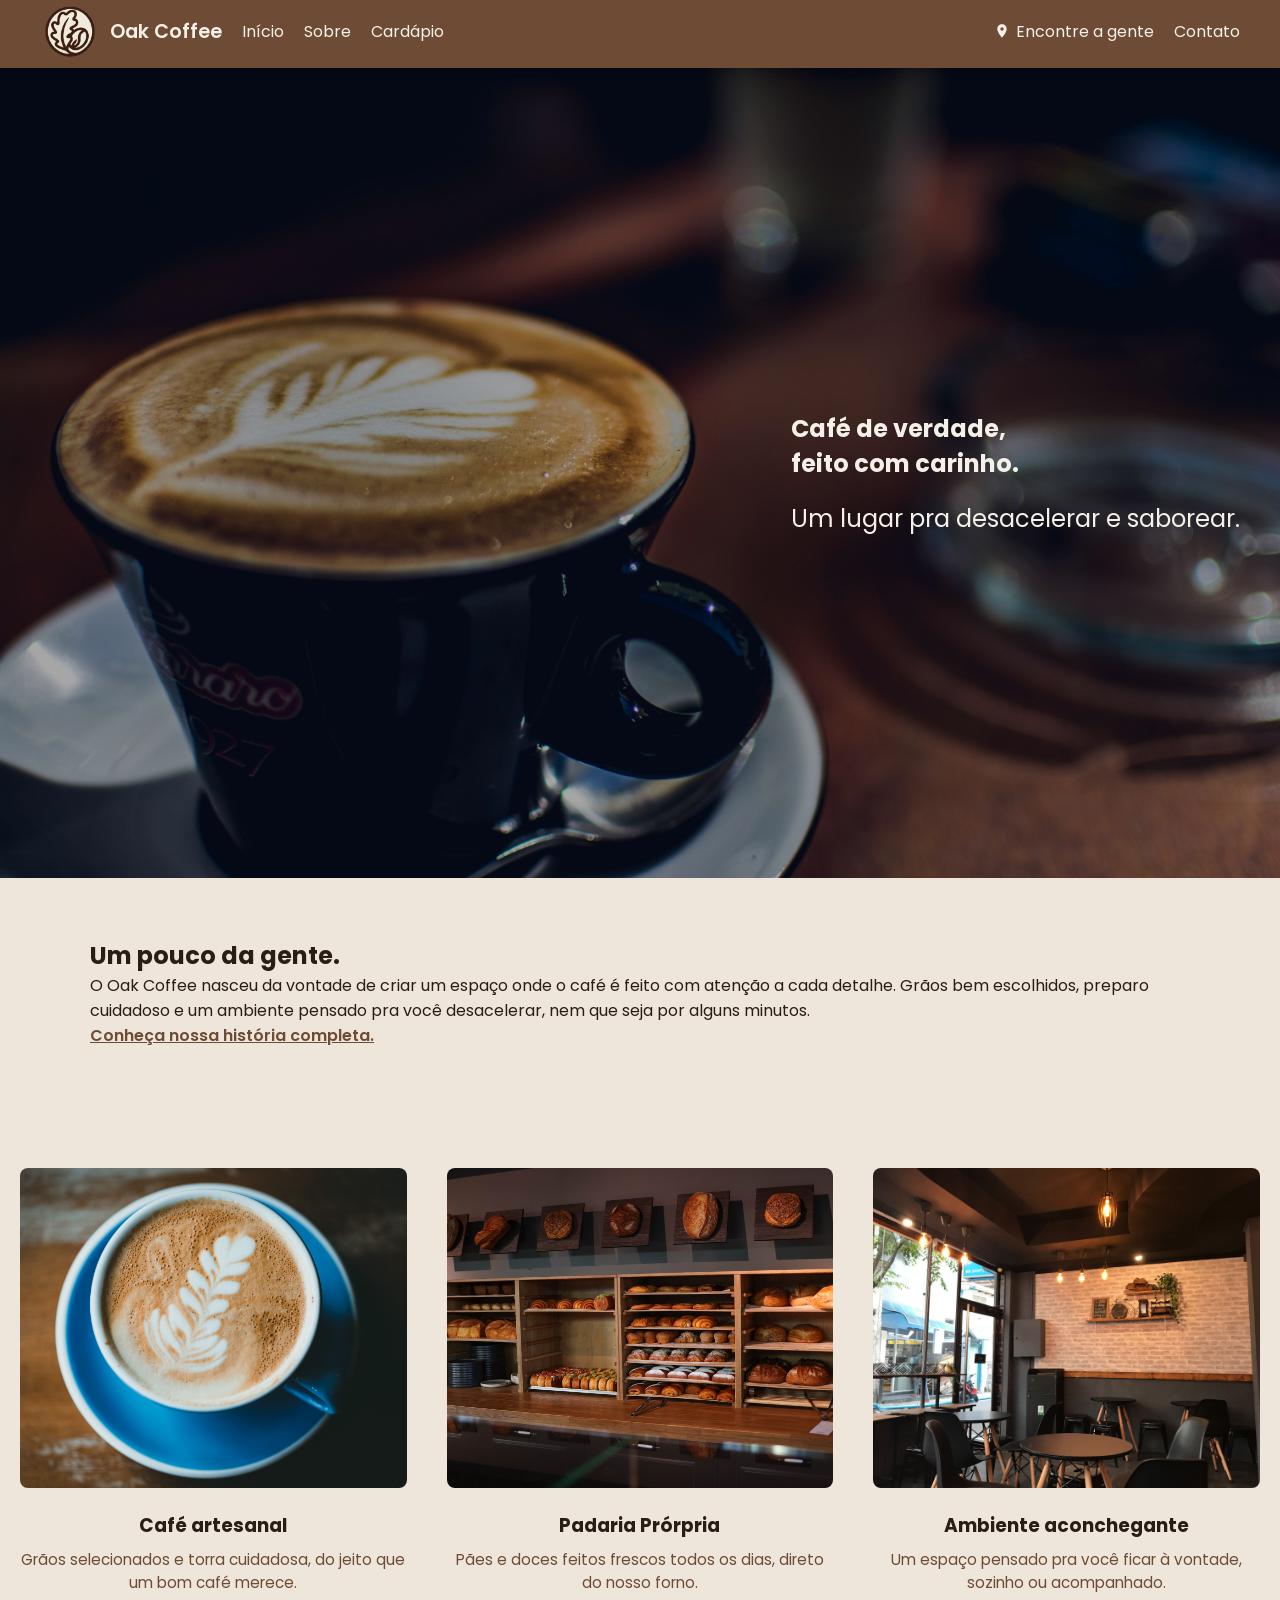
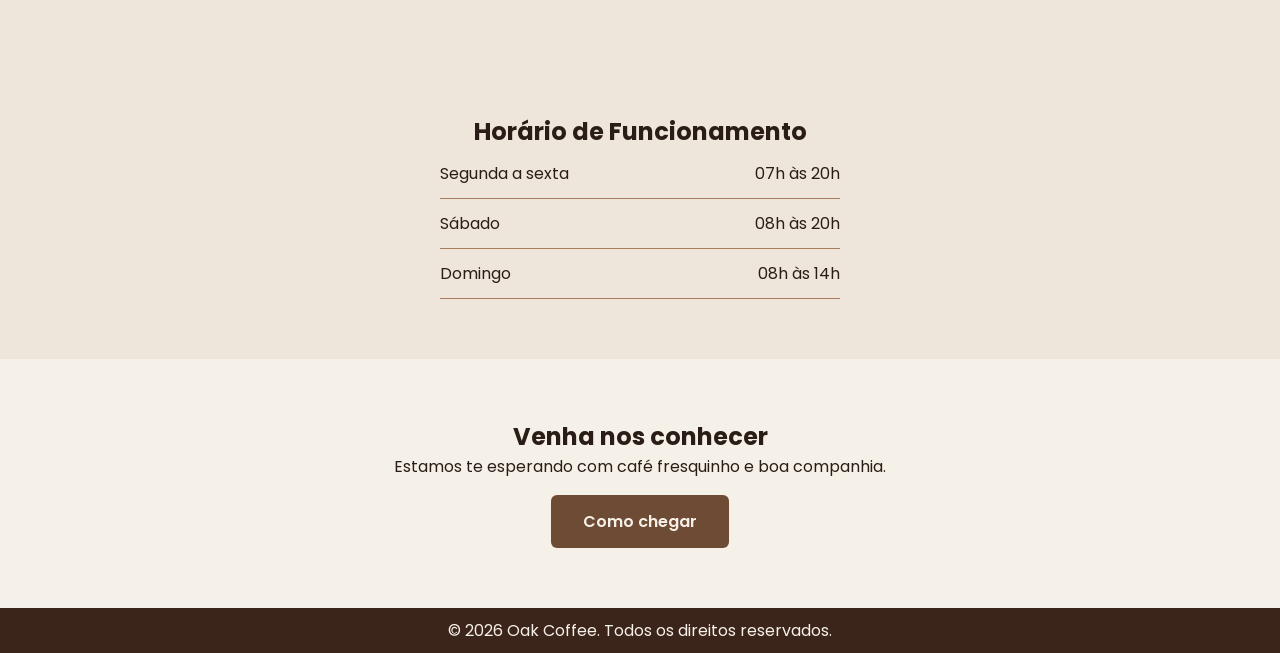
==== index.html @ f8930207 "Add files via upload" ====
<!DOCTYPE html>
<html lang="pt-BR">
<head>
    <meta charset="UTF-8">
    <meta name="viewport" content="width=device-width, initial-scale=1.0">
    <title>Oak Coffe - Sobre</title>
    <link rel="stylesheet" href="../style.css">
    <link rel="preconnect" href="https://fonts.googleapis.com">
    <link href="https://fonts.googleapis.com/css2?family=Poppins:wght@400;600;700&display=swap" rel="stylesheet">
</head>
<body>
    <header>
        <nav>
            <div class="nav-esquerda">
                <a href="../index.html" class="logo">
                <img src="../img/logo.png" alt="logo">
                    <span>Oak Coffee</span>
                </a>
                <a href="index.html">Início</a>
                <a href="html/sobre.html">Sobre</a>
                <a href="html/cardapio.html">Cardápio</a>
            </div>
            <div class="nav-direita">
                <a href="https://maps.app.goo.gl/Y8JhXTLELZ7GWzpG6" class="find-store" target="_blank" rel="noopener noreferrer">
                    <svg xmlns="http://www.w3.org/2000/svg" width="16" height="16" viewBox="0 0 24 24" fill="currentColor">
                        <path d="M12 2C8.13 2 5 5.13 5 9c0 5.25 7 13 7 13s7-7.75 7-13c0-3.87-3.13-7-7-7zm0 9.5A2.5 2.5 0 1 1 12 6.5a2.5 2.5 0 0 1 0 5z"/>
                    </svg>
                    Encontre a gente
                </a>
                <a href="contato.html">Contato</a>
            </div>
        </nav>
    </header>
    <main>
        <section class="hero">
            <div class="hero-text">
                <h1>Café de verdade,<br>feito com carinho.</h1>
                <h2>Um lugar pra desacelerar e saborear.</h2>
            </div>
</section>
        <section class="sobre-resumo">
            <div class="container">
                <h2>Um pouco da gente.</h2>
                <p>
                    O Oak Coffee nasceu da vontade de criar um espaço onde o café
                    é feito com atenção a cada detalhe. Grãos bem escolhidos,
                    preparo cuidadoso e um ambiente pensado pra você desacelerar,
                    nem que seja por alguns minutos.
                </p>
                <a href="html/sobre.html">Conheça nossa história completa.</a>
            </div>
        </section>
        <section class="destaques">
            <div class="container">
                <div class="destaques-grid">
                    <div class="destaque-card">
                        <img src="img/cafe.jpg" alt="Café Artesanal">
                        <h3>Café artesanal</h3>
                        <p>Grãos selecionados e torra cuidadosa, do jeito que um bom café merece.</p>
                    </div>

                    <div class="destaque-card">
                        <img src="img/padaria.jpg" alt="Padaria Própria">
                        <h3>Padaria Prórpria</h3>
                        <p>Pães e doces feitos frescos todos os dias, direto do nosso forno.</p>
                    </div>

                    <div class="destaque-card">
                        <img src="img/ambiente.jpg" alt="Ambiente">
                        <h3>Ambiente aconchegante</h3>
                        <p>Um espaço pensado pra você ficar à vontade, sozinho ou acompanhado.</p>
                    </div>
                </div>
            </div>
        </section>
        <section class="horario">
            <div class="container">
                <h2>Horário de Funcionamento</h2>
                <ul class="horario-lista">
                    <li><span>Segunda a sexta</span><span> 07h às 20h</span></li>
                    <li><span>Sábado</span><span> 08h às 20h</span></li>
                    <li><span>Domingo</span><span> 08h às 14h</span></li>
                </ul>
            </div>
        </section>
        <section class="cta">
            <div class="container">
                <h2>Venha nos conhecer</h2>
                <p>Estamos te esperando com café fresquinho e boa companhia.</p>
                <a href="https://maps.app.goo.gl/Y8JhXTLELZ7GWzpG6" class="btn-cta" target="_blank" rel="noopener noreferrer">Como chegar</a>
            </div>
        </section>
    </main>
    <footer>
        <p>© 2026 Oak Coffee. Todos os direitos reservados.</p>
    </footer>
</body>
</html>
---- style.css ----
* {
    margin: 0;
    padding: 0;
    box-sizing: border-box;
}

body {
    background-color: #F6F1E8;
    color: #2A1D17;
    font-family: 'Poppins', sans-serif;
    min-height: 100vh;
    display: flex;
    flex-direction: column;
}

main {
    flex: 1;
}

header {
    background-color: #6E4B35;
    padding: 1px 40px;
    box-shadow: 0 2px 8px rgba(0, 0, 0, 0.2);
    position: sticky;
    top: 0;
    z-index: 100;
}

section {
    padding: 60px 20px;
}

.container {
    max-width: 1100px;
    margin: 0 auto;
}

.logo img {
    height: 60px;
}

.logo {
    display: inline-flex;
    align-items: center;
    gap: 10px;
    text-decoration: none;
    color: #F6F1E8;
    font-weight: 600;
    font-size: 1.2rem;
}

nav {
    display: flex;
    align-items: center;
    justify-content: space-between;
}

nav a {
    color: #F6F1E8;
    text-decoration: none;
    padding-bottom: 4px;
    border-bottom: 2px solid transparent;
}

nav a:hover {
    border-bottom: 2px solid #C49A6C;
}

.nav-esquerda {
    display: flex;
    align-items: center;
    gap: 20px;
}

.nav-direita {
    display: flex;
    align-items: center;
    gap: 20px;
}

.find-store {
    display: inline-flex;
    align-items: center;
    gap: 6px;
}

.hero {
    max-width: none;
    margin: 0;
    background-image: linear-gradient(rgba(0, 0, 0, 0.35), rgba(0, 0, 0, 0.35)), url('img/hero-bg.jpg');
    background-size: cover;
    background-position: center;
    height: 90vh;
    height: 90dvh;
    display: flex;
    align-items: center;
    padding: 40px;
}

.hero-text {
    max-width: 500px;
    margin-left: auto;
    text-align: left;
}

.hero h1,
.hero h2 {
    color: #F6F1E8;
}

.hero h1 {
    margin-bottom: 20px;
}

.hero h2 {
    font-weight: 400;
    font-size: 1.5rem;
}

.sobre-resumo {
    background-color: #EEE6DA;
}

.sobre-resumo a {
    color: #6E4B35;
    font-weight: 600;
}

.sobre-resumo a:hover {
    color: #3B241A;
}

.horario {
    background-color: #EEE6DA;
}

.destaques-grid {
    display: grid;
    grid-template-columns: repeat(3, 1fr);
    gap: 40px;
}

.destaque-card img {
    width: 100%;
    height: 320px;
    object-fit: cover;
    border-radius: 8px;
}

.destaque-card {
    text-align: center;
}

.destaque-card h3 {
    margin-top: 16px;
    margin-bottom: 8px;
}

.destaque-card p {
    color: #6E4B35;
    font-size: 0.95rem;
}

.destaques .container {
    max-width: 1400px;
}

.destaques {
    background-color: #EEE6DA;
}

.horario-lista {
    list-style: none;
    max-width: 400px;
    margin: 0 auto;
}

.horario-lista li {
    display: flex;
    justify-content: space-between;
    padding: 12px 0;
    border-bottom: 1px solid #A67C5B;
}

.horario .container {
    text-align: center;
}

.btn-cta {
    display: inline-block;
    margin-top: 16px;
    padding: 14px 32px;
    background-color: #6E4B35;
    color: #F6F1E8;
    text-decoration: none;
    border-radius: 6px;
    font-weight: 600;
}

.btn-cta:hover {
    background-color: #3B241A;
}

.cta .container {
    text-align: center;
}

footer {
    background-color: #3B241A;
    color: #F6F1E8;
    text-align: center;
    padding: 10px;
}

.contato .container {
    text-align: center;
}

.info-grid {
    display: grid;
    grid-template-columns: repeat(3, 1fr);
    gap: 30px;
    margin-top: 20px;
}

.info-card {
    background-color: #EEE6DA;
    padding: 24px;
    border-radius: 8px;
    text-align: center;
}

.info-card h3 {
    margin-bottom: 12px;
    color: #3B241A;
}

.info-card p {
    color: #6E4B35;
}

.mapa {
    padding: 0;
}

.mapa iframe {
    display: block;
}

.cardapio-categoria {
    margin-bottom: 50px;
}

.cardapio-categoria h2 {
    color: #3B241A;
    border-bottom: 2px solid #A67C5B;
    padding-bottom: 10px;
    margin-bottom: 20px;
}

.cardapio-lista {
    list-style: none;
}

.cardapio-lista li {
    display: flex;
    justify-content: space-between;
    align-items: center;
    padding: 16px 0;
    border-bottom: 1px dashed #A67C5B;
}

.cardapio-item-info h3 {
    margin-bottom: 4px;
}

.cardapio-item-info p {
    color: #6E4B35;
    font-size: 0.9rem;
}

.cardapio-preco {
    font-weight: 700;
    color: #6E4B35;
    white-space: nowrap;
    margin-left: 20px;
}

.cardapio-categoria.destaque {
    background-color: #EEE6DA;
    padding: 30px;
    border-radius: 8px;
}

/* ===== MOBILE (telas até 768px) ===== */
@media (max-width: 768px) {

    header {
        padding: 12px 20px;
    }

    nav {
        flex-direction: column;
        align-items: flex-start;
        gap: 12px;
    }

    .nav-esquerda,
    .nav-direita {
        flex-wrap: wrap;
        gap: 12px;
        width: 100%;
    }

    .logo img {
        height: 44px;
    }

    .hero {
        padding: 20px;
        align-items: flex-end;
        padding-bottom: 60px;
    }

    .hero-text {
        max-width: 100%;
        margin-left: 0;
        text-align: left;
    }

    .hero h1 {
        font-size: 2rem;
    }

    .hero h2 {
        font-size: 1.1rem;
    }

    .destaques-grid {
        grid-template-columns: 1fr;
        gap: 30px;
    }

    .destaque-card img {
        height: 220px;
    }

    section {
        padding: 40px 20px;
    }

    .horario-lista {
        max-width: 100%;
    }

    .btn-cta {
        width: 100%;
        text-align: center;
    }

    .info-grid {
    grid-template-columns: 1fr;
}
}
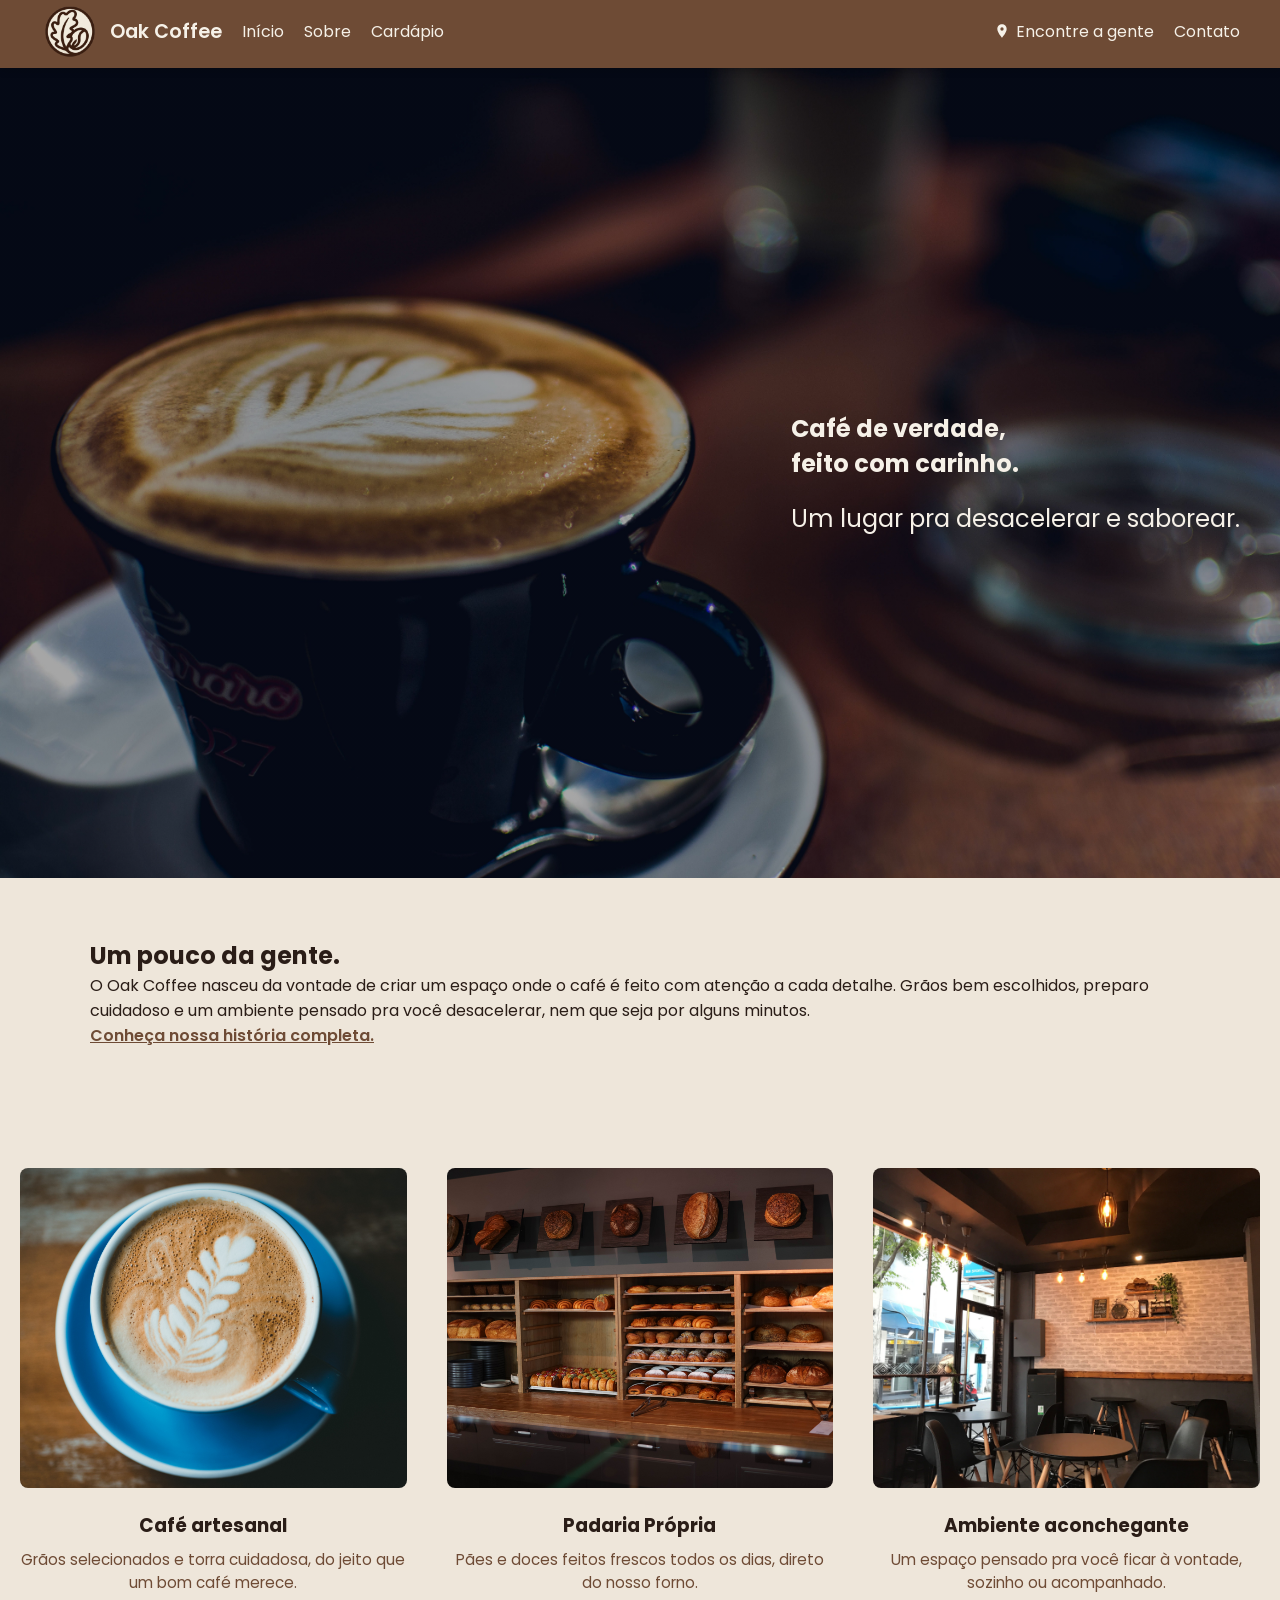
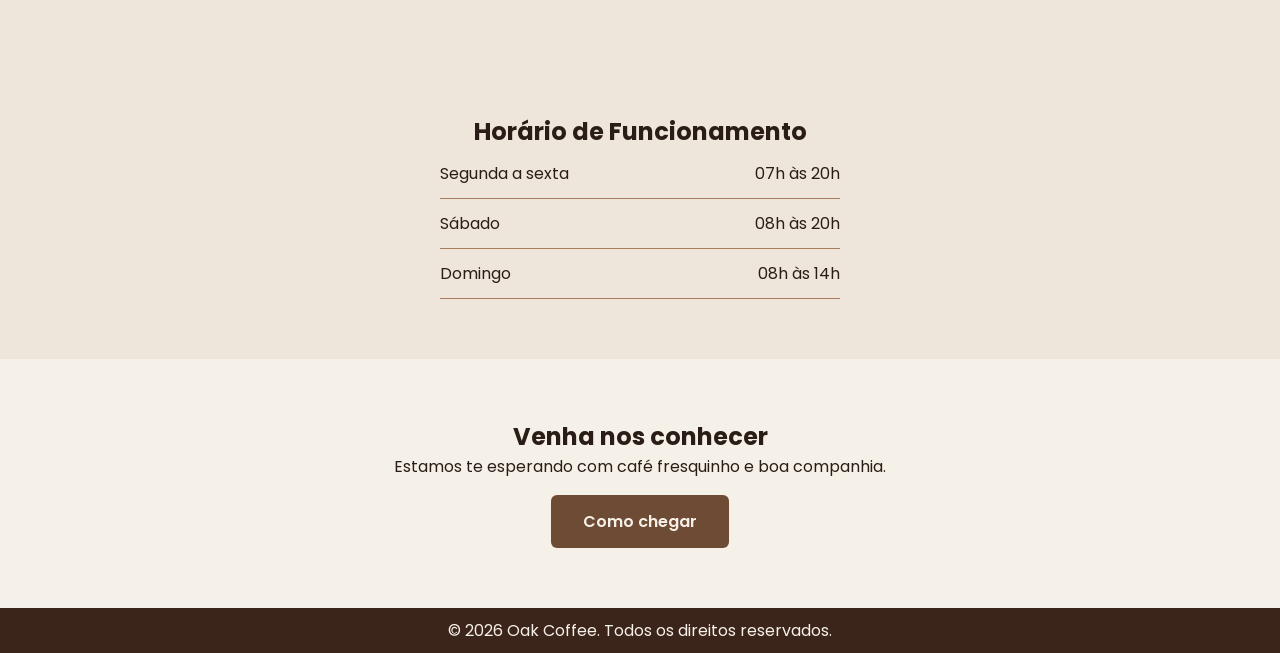
==== commit 51bb4c88: "Update index.html" ====
--- a/index.html
+++ b/index.html
@@ -4,7 +4,7 @@
     <meta charset="UTF-8">
     <meta name="viewport" content="width=device-width, initial-scale=1.0">
     <title>Oak Coffe - Sobre</title>
-    <link rel="stylesheet" href="../style.css">
+    <link rel="stylesheet" href="style.css">
     <link rel="preconnect" href="https://fonts.googleapis.com">
     <link href="https://fonts.googleapis.com/css2?family=Poppins:wght@400;600;700&display=swap" rel="stylesheet">
 </head>
@@ -12,8 +12,8 @@
     <header>
         <nav>
             <div class="nav-esquerda">
-                <a href="../index.html" class="logo">
-                <img src="../img/logo.png" alt="logo">
+                <a href="index.html" class="logo">
+                <img src="img/logo.png" alt="logo">
                     <span>Oak Coffee</span>
                 </a>
                 <a href="index.html">Início</a>
@@ -27,7 +27,7 @@
                     </svg>
                     Encontre a gente
                 </a>
-                <a href="contato.html">Contato</a>
+                <a href="html/contato.html">Contato</a>
             </div>
         </nav>
     </header>
@@ -61,7 +61,7 @@
 
                     <div class="destaque-card">
                         <img src="img/padaria.jpg" alt="Padaria Própria">
-                        <h3>Padaria Prórpria</h3>
+                        <h3>Padaria Própria</h3>
                         <p>Pães e doces feitos frescos todos os dias, direto do nosso forno.</p>
                     </div>
 
@@ -95,4 +95,4 @@
         <p>© 2026 Oak Coffee. Todos os direitos reservados.</p>
     </footer>
 </body>
-</html>+</html>
--- a/style.css
+++ b/style.css
@@ -294,22 +294,31 @@
 
 /* ===== MOBILE (telas até 768px) ===== */
 @media (max-width: 768px) {
-
     header {
-        padding: 12px 20px;
+        padding: 16px 20px;
     }
 
     nav {
         flex-direction: column;
         align-items: flex-start;
-        gap: 12px;
+        gap: 16px;
     }
 
     .nav-esquerda,
     .nav-direita {
-        flex-wrap: wrap;
+        flex-direction: column;
+        align-items: flex-start;
         gap: 12px;
         width: 100%;
+    }
+
+    .logo {
+        margin-bottom: 4px;
+    }
+
+    .nav-direita {
+        border-top: 1px solid rgba(246, 241, 232, 0.2);
+        padding-top: 12px;
     }
 
     .logo img {
@@ -359,6 +368,6 @@
     }
 
     .info-grid {
-    grid-template-columns: 1fr;
-}
-}+        grid-template-columns: 1fr;
+    }
+}
